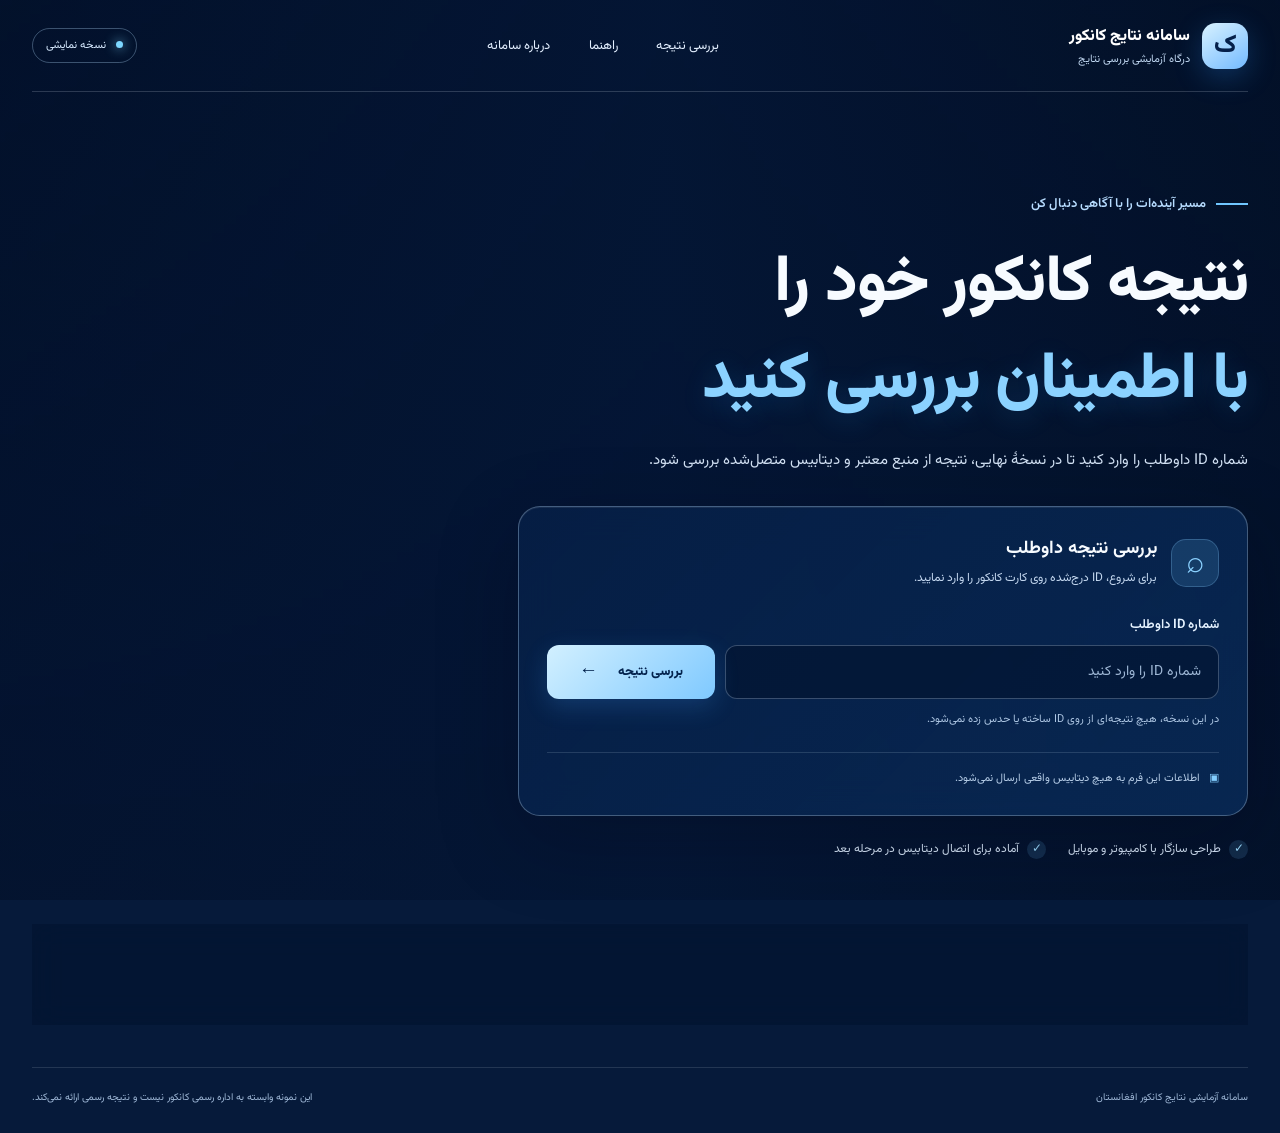
==== index.html @ 525981f5 "Add files via upload" ====
<!doctype html>
<html lang="fa" dir="rtl">
<head>
  <meta charset="utf-8">
  <meta name="viewport" content="width=device-width, initial-scale=1">
  <meta name="theme-color" content="#061a3a">
  <title>سامانه بررسی نتایج کانکور افغانستان</title>
  <link rel="stylesheet" href="style.css">
</head>
<body>
  <div class="hero-slides" aria-hidden="true">
    <div class="hero-slide slide-one active"></div>
    <div class="hero-slide slide-two"></div>
    <div class="hero-slide slide-three"></div>
  </div>
  <div class="page-shade"></div>

  <header class="site-header">
    <a class="brand" href="#" aria-label="صفحه اصلی">
      <span class="brand-mark">ک</span>
      <span class="brand-copy">
        <strong>سامانه نتایج کانکور</strong>
        <small>درگاه آزمایشی بررسی نتایج</small>
      </span>
    </a>
    <nav class="top-nav" aria-label="منوی اصلی">
      <a href="#check">بررسی نتیجه</a>
      <a href="#steps">راهنما</a>
      <a href="#about">درباره سامانه</a>
    </nav>
    <span class="demo-pill"><i></i> نسخه نمایشی</span>
  </header>

  <main>
    <section class="hero-content">
      <div class="eyebrow"><span class="eyebrow-line"></span> مسیر آینده‌ات را با آگاهی دنبال کن</div>
      <h1>نتیجه کانکور خود را<br><span>با اطمینان بررسی کنید</span></h1>
      <p class="intro">شماره ID داوطلب را وارد کنید تا در نسخهٔ نهایی، نتیجه از منبع معتبر و دیتابیس متصل‌شده بررسی شود.</p>

      <section class="search-card" id="check" aria-labelledby="form-title">
        <div class="card-heading">
          <div class="card-icon" aria-hidden="true">⌕</div>
          <div>
            <h2 id="form-title">بررسی نتیجه داوطلب</h2>
            <p>برای شروع، ID درج‌شده روی کارت کانکور را وارد نمایید.</p>
          </div>
        </div>
        <form id="result-form" novalidate>
          <label for="candidate-id">شماره ID داوطلب</label>
          <div class="input-row">
            <input id="candidate-id" name="candidate-id" type="text" inputmode="numeric"
              autocomplete="off" placeholder="شماره ID را وارد کنید" maxlength="30" aria-describedby="id-help">
            <button type="submit"><span>بررسی نتیجه</span><b aria-hidden="true">←</b></button>
          </div>
          <div id="id-help" class="field-help">در این نسخه، هیچ نتیجه‌ای از روی ID ساخته یا حدس زده نمی‌شود.</div>
          <div id="form-message" class="form-message" role="status" aria-live="polite" hidden></div>
        </form>
        <div class="card-foot"><span class="lock">▣</span> اطلاعات این فرم به هیچ دیتابیس واقعی ارسال نمی‌شود.</div>
      </section>

      <div class="quick-notes">
        <div><span class="note-check">✓</span><span>طراحی سازگار با کامپیوتر و موبایل</span></div>
        <div><span class="note-check">✓</span><span>آماده برای اتصال دیتابیس در مرحله بعد</span></div>
      </div>
    </section>

    <section class="info-strip" id="steps">
      <article class="info-item">
        <span class="info-number">۰۱</span>
        <div><h3>ID را وارد کنید</h3><p>شماره داوطلب را دقیق وارد نمایید.</p></div>
      </article>
      <article class="info-item">
        <span class="info-number">۰۲</span>
        <div><h3>اطلاعات بررسی می‌شود</h3><p>در نسخه نهایی، سیستم دیتابیس معتبر را جستجو می‌کند.</p></div>
      </article>
      <article class="info-item">
        <span class="info-number">۰۳</span>
        <div><h3>نتیجه نمایش داده می‌شود</h3><p>تنها اطلاعات ثبت‌شده و تأییدشده نمایش داده خواهد شد.</p></div>
      </article>
    </section>
  </main>

  <footer id="about">
    <span>سامانه آزمایشی نتایج کانکور افغانستان</span>
    <span>این نمونه وابسته به اداره رسمی کانکور نیست و نتیجه رسمی ارائه نمی‌کند.</span>
  </footer>
  <script src="script.js"></script>
</body>
</html>
---- style.css ----
@import url('https://fonts.googleapis.com/css2?family=Vazirmatn:wght@400;500;600;700;800&display=swap');

:root {
  --navy: #061a3a;
  --blue: #0a3472;
  --bright: #77c8ff;
  --white: #f7fbff;
  --muted: #d3e0f2;
  --panel: rgba(5, 23, 53, .76);
  --border: rgba(211, 231, 255, .22);
}
* { box-sizing: border-box; }
html { scroll-behavior: smooth; }
body {
  margin: 0; min-height: 100vh; color: var(--white);
  background: var(--navy); font-family: "Vazirmatn", Tahoma, sans-serif;
  overflow-x: hidden;
}
.hero-slides, .page-shade { position: fixed; inset: 0; pointer-events: none; }
.hero-slides { z-index: -3; background: #061a3a; }
.hero-slide {
  position: absolute; inset: 0; opacity: 0; transform: scale(1.035);
  background-position: center; background-size: cover;
  transition: opacity 1.8s ease-in-out, transform 8s ease;
}
.hero-slide.active { opacity: 1; transform: scale(1); }
.slide-one { background-image: url("https://helu.edu.af/sites/default/files/2026-07/block.jpg"); }
.slide-two { background-image: url("https://www.etilaatroz.com/wp-content/uploads/2025/09/Kabul-University.jpg"); }
.slide-three { background-image: url("https://tolonews.com/sites/default/files/7_14.jpg"); }
.page-shade {
  z-index: -2;
  background:
    linear-gradient(90deg, rgba(3, 17, 43, .72), rgba(4, 22, 53, .88) 52%, rgba(3, 16, 39, .76)),
    linear-gradient(180deg, rgba(2, 13, 33, .58), rgba(4, 24, 58, .85) 70%, #061a3a);
}
.site-header {
  width: min(1320px, calc(100% - 64px)); min-height: 92px; margin: auto;
  display: flex; align-items: center; justify-content: space-between; gap: 24px;
  border-bottom: 1px solid rgba(230, 243, 255, .18);
}
.brand { display: flex; align-items: center; gap: 12px; color: white; text-decoration: none; }
.brand-mark {
  display: grid; place-items: center; width: 46px; height: 46px; border-radius: 14px;
  font-size: 25px; font-weight: 800; color: #05204a; background: linear-gradient(145deg, #d8f2ff, #73baff);
  box-shadow: 0 8px 28px rgba(46, 151, 255, .25);
}
.brand-copy { display: grid; gap: 2px; }
.brand-copy strong { font-size: 16px; font-weight: 800; }
.brand-copy small { color: #bfd6f0; font-size: 11px; }
.top-nav { display: flex; align-items: center; gap: clamp(18px, 3vw, 42px); }
.top-nav a { color: #e3efff; font-size: 13px; text-decoration: none; transition: color .2s; }
.top-nav a:hover { color: #82d1ff; }
.demo-pill { border: 1px solid rgba(180, 221, 255, .32); border-radius: 999px; padding: 8px 13px; font-size: 11px; color: #d7eaff; white-space: nowrap; }
.demo-pill i { display: inline-block; width: 7px; height: 7px; margin-left: 7px; border-radius: 50%; background: #7dd7ff; box-shadow: 0 0 12px #7dd7ff; }
main { width: min(1320px, calc(100% - 64px)); margin: auto; }
.hero-content { width: min(760px, 100%); padding: clamp(66px, 8vw, 112px) 0 58px; }
.eyebrow { display: flex; align-items: center; gap: 10px; color: #b7dcff; font-size: 13px; font-weight: 600; }
.eyebrow-line { display: inline-block; width: 32px; height: 2px; background: #70c6ff; }
h1 { margin: 22px 0 16px; font-size: clamp(36px, 5.2vw, 65px); line-height: 1.48; letter-spacing: -.8px; font-weight: 800; }
h1 span { color: #8bd2ff; text-shadow: 0 5px 28px rgba(48, 158, 255, .2); }
.intro { max-width: 620px; color: #d2e1f4; font-size: 15px; line-height: 2.1; margin: 0 0 30px; }
.search-card {
  max-width: 730px; padding: 28px; border: 1px solid rgba(210, 235, 255, .3); border-radius: 22px;
  background: linear-gradient(135deg, rgba(6, 31, 70, .88), rgba(11, 49, 99, .68));
  backdrop-filter: blur(18px); -webkit-backdrop-filter: blur(18px);
  box-shadow: 0 24px 80px rgba(0, 7, 25, .28), inset 0 1px rgba(255,255,255,.08);
}
.card-heading { display: flex; gap: 14px; align-items: center; margin-bottom: 25px; }
.card-icon { display: grid; place-items: center; flex: 0 0 48px; height: 48px; border-radius: 15px; background: rgba(107, 192, 255, .15); border: 1px solid rgba(138, 208, 255, .25); font-size: 31px; color: #8bd2ff; }
.card-heading h2 { margin: 0 0 5px; font-size: 18px; }
.card-heading p { margin: 0; color: #c3d7ef; font-size: 12px; line-height: 1.8; }
label { display: block; margin-bottom: 10px; color: #e5f2ff; font-size: 13px; font-weight: 600; }
.input-row { display: flex; gap: 10px; }
input {
  flex: 1; min-width: 0; height: 54px; padding: 0 17px; color: white; font: inherit; font-size: 14px;
  border-radius: 12px; border: 1px solid rgba(203, 228, 255, .27); outline: none;
  background: rgba(1, 15, 39, .5); transition: border-color .2s, box-shadow .2s;
}
input::placeholder { color: #9eb7d5; }
input:focus { border-color: #80cbff; box-shadow: 0 0 0 3px rgba(96, 184, 255, .13); }
button {
  display: inline-flex; align-items: center; justify-content: center; gap: 20px; min-width: 168px; padding: 0 19px;
  border: 0; border-radius: 12px; color: #03224d; font: inherit; font-weight: 800; font-size: 13px; cursor: pointer;
  background: linear-gradient(135deg, #d2f0ff, #7fc9ff); box-shadow: 0 8px 25px rgba(64, 160, 255, .2);
  transition: transform .2s, filter .2s, box-shadow .2s;
}
button:hover { transform: translateY(-2px); filter: brightness(1.06); box-shadow: 0 12px 28px rgba(64, 160, 255, .3); }
button:active { transform: translateY(0); }
button b { font-size: 19px; font-weight: 500; }
.field-help { color: #adc6e3; font-size: 11px; margin-top: 11px; line-height: 1.8; }
.form-message { margin-top: 14px; padding: 12px 14px; border-radius: 10px; font-size: 12px; line-height: 1.9; color: #e5f5ff; background: rgba(69, 155, 220, .14); border: 1px solid rgba(125, 200, 255, .25); }
.card-foot { border-top: 1px solid rgba(217, 237, 255, .14); padding-top: 17px; margin-top: 22px; color: #b6cde7; font-size: 11px; }
.lock { margin-left: 6px; color: #83ceff; }
.quick-notes { display: flex; flex-wrap: wrap; gap: 22px; margin-top: 24px; color: #d8e8fa; font-size: 12px; }
.quick-notes > div { display: flex; align-items: center; gap: 8px; }
.note-check { display: grid; place-items: center; width: 19px; height: 19px; border-radius: 50%; color: #9cddff; background: rgba(110, 195, 255, .15); }
.info-strip {
  display: grid; grid-template-columns: repeat(3, 1fr); gap: 0; margin: 8px 0 42px;
  border: 1px solid rgba(202, 228, 255, .18); border-radius: 18px; overflow: hidden;
  background: rgba(3, 20, 48, .62); backdrop-filter: blur(14px);
}
.info-item { display: flex; align-items: flex-start; gap: 16px; padding: 24px; }
.info-item + .info-item { border-right: 1px solid rgba(202, 228, 255, .14); }
.info-number { color: #83ceff; font-size: 22px; font-weight: 800; }
.info-item h3 { margin: 2px 0 7px; font-size: 13px; }
.info-item p { margin: 0; color: #b7cce5; font-size: 11px; line-height: 1.9; }
footer {
  width: min(1320px, calc(100% - 64px)); margin: 0 auto; padding: 22px 0 28px;
  display: flex; justify-content: space-between; gap: 18px; color: #9fb8d7; font-size: 10px;
  border-top: 1px solid rgba(230, 243, 255, .13);
}
@media (min-width: 1500px) { .hero-content { padding-top: 125px; } }
@media (max-width: 760px) {
  .site-header, main, footer { width: min(100% - 32px, 600px); }
  .site-header { min-height: 76px; flex-wrap: wrap; padding: 13px 0; gap: 12px; }
  .brand-mark { width: 40px; height: 40px; }
  .brand-copy strong { font-size: 13px; }
  .brand-copy small { font-size: 10px; }
  .demo-pill { font-size: 10px; padding: 7px 10px; }
  .top-nav { order: 3; width: 100%; justify-content: space-between; gap: 10px; padding: 5px 0 2px; }
  .top-nav a { font-size: 11px; }
  .hero-content { padding: 58px 0 42px; }
  h1 { font-size: clamp(34px, 8.7vw, 48px); line-height: 1.55; }
  .intro { font-size: 13px; }
  .search-card { padding: 20px 16px; border-radius: 18px; }
  .card-heading h2 { font-size: 16px; }
  .card-heading p { font-size: 11px; }
  .input-row { flex-direction: column; }
  input, button { width: 100%; height: 52px; }
  button { justify-content: space-between; }
  .quick-notes { flex-direction: column; gap: 10px; }
  .info-strip { grid-template-columns: 1fr; }
  .info-item { padding: 18px; }
  .info-item + .info-item { border-right: 0; border-top: 1px solid rgba(202, 228, 255, .14); }
  footer { flex-direction: column; line-height: 1.8; }
  .page-shade { background: linear-gradient(90deg, rgba(3, 17, 43, .84), rgba(4, 22, 53, .88)), linear-gradient(180deg, rgba(2,13,33,.5), #061a3a); }
}
@media (prefers-reduced-motion: reduce) {
  *, *::before, *::after { scroll-behavior: auto !important; transition-duration: .01ms !important; animation-duration: .01ms !important; }
}
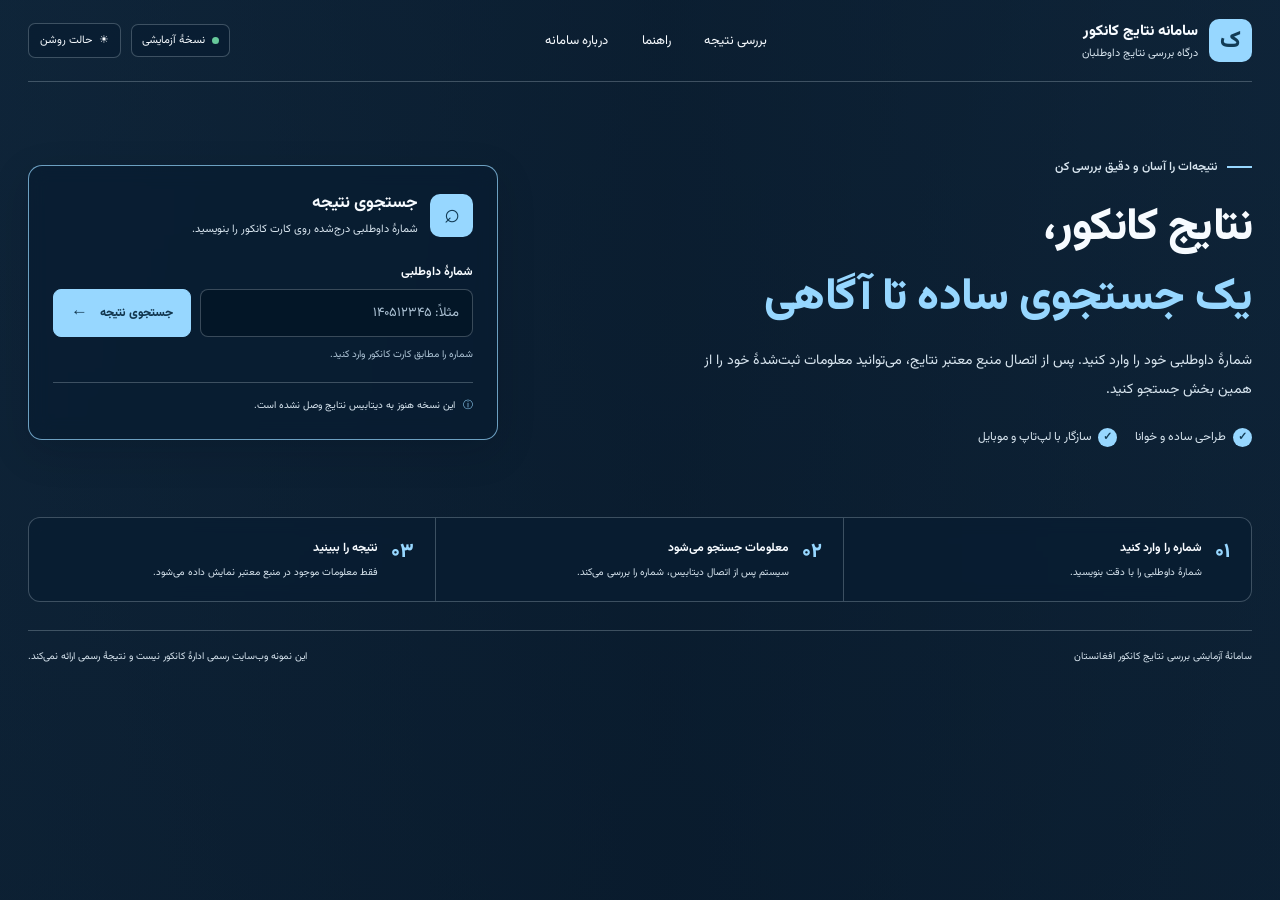
==== commit 2c76c60c: "Add files via upload" ====
--- a/index.html
+++ b/index.html
@@ -1,10 +1,13 @@
 <!doctype html>
-<html lang="fa" dir="rtl">
+<html lang="fa" dir="rtl" data-theme="dark">
 <head>
   <meta charset="utf-8">
   <meta name="viewport" content="width=device-width, initial-scale=1">
-  <meta name="theme-color" content="#061a3a">
+  <meta name="theme-color" content="#0b2340">
   <title>سامانه بررسی نتایج کانکور افغانستان</title>
+  <link rel="preconnect" href="https://fonts.googleapis.com">
+  <link rel="preconnect" href="https://fonts.gstatic.com" crossorigin>
+  <link href="https://fonts.googleapis.com/css2?family=Vazirmatn:wght@400;500;600;700;800&display=swap" rel="stylesheet">
   <link rel="stylesheet" href="style.css">
 </head>
 <body>
@@ -13,77 +16,57 @@
     <div class="hero-slide slide-two"></div>
     <div class="hero-slide slide-three"></div>
   </div>
-  <div class="page-shade"></div>
+  <div class="page-shade" aria-hidden="true"></div>
 
   <header class="site-header">
-    <a class="brand" href="#" aria-label="صفحه اصلی">
-      <span class="brand-mark">ک</span>
-      <span class="brand-copy">
-        <strong>سامانه نتایج کانکور</strong>
-        <small>درگاه آزمایشی بررسی نتایج</small>
-      </span>
+    <a class="brand" href="#top" aria-label="صفحه اصلی">
+      <span class="brand-mark" aria-hidden="true">ک</span>
+      <span class="brand-copy"><strong>سامانه نتایج کانکور</strong><small>درگاه بررسی نتایج داوطلبان</small></span>
     </a>
     <nav class="top-nav" aria-label="منوی اصلی">
-      <a href="#check">بررسی نتیجه</a>
-      <a href="#steps">راهنما</a>
-      <a href="#about">درباره سامانه</a>
+      <a href="#check">بررسی نتیجه</a><a href="#steps">راهنما</a><a href="#about">درباره سامانه</a>
     </nav>
-    <span class="demo-pill"><i></i> نسخه نمایشی</span>
+    <div class="header-actions">
+      <span class="demo-pill"><i></i> نسخهٔ آزمایشی</span>
+      <button class="theme-toggle" id="theme-toggle" type="button" aria-label="تغییر حالت روشن و تاریک" title="تغییر حالت روشن و تاریک"><span id="theme-icon" aria-hidden="true">☀</span><span id="theme-label">حالت روشن</span></button>
+    </div>
   </header>
 
-  <main>
-    <section class="hero-content">
-      <div class="eyebrow"><span class="eyebrow-line"></span> مسیر آینده‌ات را با آگاهی دنبال کن</div>
-      <h1>نتیجه کانکور خود را<br><span>با اطمینان بررسی کنید</span></h1>
-      <p class="intro">شماره ID داوطلب را وارد کنید تا در نسخهٔ نهایی، نتیجه از منبع معتبر و دیتابیس متصل‌شده بررسی شود.</p>
+  <main id="top">
+    <section class="hero-layout">
+      <div class="hero-content">
+        <div class="eyebrow"><span class="eyebrow-line"></span> نتیجه‌ات را آسان و دقیق بررسی کن</div>
+        <h1>نتایج کانکور،<br><span>یک جستجوی ساده تا آگاهی</span></h1>
+        <p class="intro">شمارهٔ داوطلبی خود را وارد کنید. پس از اتصال منبع معتبر نتایج، می‌توانید معلومات ثبت‌شدهٔ خود را از همین بخش جستجو کنید.</p>
+        <div class="trust-notes"><span><b aria-hidden="true">✓</b> طراحی ساده و خوانا</span><span><b aria-hidden="true">✓</b> سازگار با لپ‌تاپ و موبایل</span></div>
+      </div>
 
       <section class="search-card" id="check" aria-labelledby="form-title">
         <div class="card-heading">
           <div class="card-icon" aria-hidden="true">⌕</div>
-          <div>
-            <h2 id="form-title">بررسی نتیجه داوطلب</h2>
-            <p>برای شروع، ID درج‌شده روی کارت کانکور را وارد نمایید.</p>
-          </div>
+          <div><h2 id="form-title">جستجوی نتیجه</h2><p>شمارهٔ داوطلبی درج‌شده روی کارت کانکور را بنویسید.</p></div>
         </div>
         <form id="result-form" novalidate>
-          <label for="candidate-id">شماره ID داوطلب</label>
+          <label for="candidate-id">شمارهٔ داوطلبی</label>
           <div class="input-row">
-            <input id="candidate-id" name="candidate-id" type="text" inputmode="numeric"
-              autocomplete="off" placeholder="شماره ID را وارد کنید" maxlength="30" aria-describedby="id-help">
-            <button type="submit"><span>بررسی نتیجه</span><b aria-hidden="true">←</b></button>
+            <input id="candidate-id" name="candidate-id" type="text" inputmode="numeric" autocomplete="off" placeholder="مثلاً: ۱۴۰۵۱۲۳۴۵" maxlength="30" aria-describedby="id-help">
+            <button class="search-button" type="submit"><span>جستجوی نتیجه</span><b aria-hidden="true">←</b></button>
           </div>
-          <div id="id-help" class="field-help">در این نسخه، هیچ نتیجه‌ای از روی ID ساخته یا حدس زده نمی‌شود.</div>
+          <p id="id-help" class="field-help">شماره را مطابق کارت کانکور وارد کنید.</p>
           <div id="form-message" class="form-message" role="status" aria-live="polite" hidden></div>
         </form>
-        <div class="card-foot"><span class="lock">▣</span> اطلاعات این فرم به هیچ دیتابیس واقعی ارسال نمی‌شود.</div>
+        <div class="card-foot"><span class="lock" aria-hidden="true">ⓘ</span> این نسخه هنوز به دیتابیس نتایج وصل نشده است.</div>
       </section>
-
-      <div class="quick-notes">
-        <div><span class="note-check">✓</span><span>طراحی سازگار با کامپیوتر و موبایل</span></div>
-        <div><span class="note-check">✓</span><span>آماده برای اتصال دیتابیس در مرحله بعد</span></div>
-      </div>
     </section>
 
-    <section class="info-strip" id="steps">
-      <article class="info-item">
-        <span class="info-number">۰۱</span>
-        <div><h3>ID را وارد کنید</h3><p>شماره داوطلب را دقیق وارد نمایید.</p></div>
-      </article>
-      <article class="info-item">
-        <span class="info-number">۰۲</span>
-        <div><h3>اطلاعات بررسی می‌شود</h3><p>در نسخه نهایی، سیستم دیتابیس معتبر را جستجو می‌کند.</p></div>
-      </article>
-      <article class="info-item">
-        <span class="info-number">۰۳</span>
-        <div><h3>نتیجه نمایش داده می‌شود</h3><p>تنها اطلاعات ثبت‌شده و تأییدشده نمایش داده خواهد شد.</p></div>
-      </article>
+    <section class="info-strip" id="steps" aria-label="مراحل بررسی نتیجه">
+      <article class="info-item"><span class="info-number">۰۱</span><div><h3>شماره را وارد کنید</h3><p>شمارهٔ داوطلبی را با دقت بنویسید.</p></div></article>
+      <article class="info-item"><span class="info-number">۰۲</span><div><h3>معلومات جستجو می‌شود</h3><p>سیستم پس از اتصال دیتابیس، شماره را بررسی می‌کند.</p></div></article>
+      <article class="info-item"><span class="info-number">۰۳</span><div><h3>نتیجه را ببینید</h3><p>فقط معلومات موجود در منبع معتبر نمایش داده می‌شود.</p></div></article>
     </section>
   </main>
 
-  <footer id="about">
-    <span>سامانه آزمایشی نتایج کانکور افغانستان</span>
-    <span>این نمونه وابسته به اداره رسمی کانکور نیست و نتیجه رسمی ارائه نمی‌کند.</span>
-  </footer>
+  <footer id="about"><span>سامانهٔ آزمایشی بررسی نتایج کانکور افغانستان</span><span>این نمونه وب‌سایت رسمی ادارهٔ کانکور نیست و نتیجهٔ رسمی ارائه نمی‌کند.</span></footer>
   <script src="script.js"></script>
 </body>
 </html>
--- a/style.css
+++ b/style.css
@@ -1,140 +1,132 @@
-@import url('https://fonts.googleapis.com/css2?family=Vazirmatn:wght@400;500;600;700;800&display=swap');
-
 :root {
-  --navy: #061a3a;
-  --blue: #0a3472;
-  --bright: #77c8ff;
-  --white: #f7fbff;
-  --muted: #d3e0f2;
-  --panel: rgba(5, 23, 53, .76);
-  --border: rgba(211, 231, 255, .22);
+  color-scheme: dark;
+  --accent: #97D7FF;
+  --accent-ink: #123b55;
+  --page: #0b2340;
+  --text: #f7fbff;
+  --muted: #d8e5ef;
+  --soft: #afc5d7;
+  --panel: rgba(8, 29, 49, .78);
+  --panel-solid: #102f4a;
+  --line: rgba(225, 240, 250, .24);
+  --input: rgba(4, 20, 36, .68);
+  --shade-left: rgba(4, 19, 35, .34);
+  --shade-mid: rgba(4, 19, 35, .59);
+  --shade-right: rgba(4, 19, 35, .37);
+}
+html[data-theme="light"] {
+  color-scheme: light;
+  --page: #eaf5fc;
+  --text: #173249;
+  --muted: #29485e;
+  --soft: #49677b;
+  --panel: rgba(247, 252, 255, .91);
+  --panel-solid: #f7fcff;
+  --line: rgba(23, 63, 88, .18);
+  --input: rgba(255, 255, 255, .94);
+  --shade-left: rgba(230, 243, 251, .39);
+  --shade-mid: rgba(232, 244, 251, .58);
+  --shade-right: rgba(230, 243, 251, .42);
 }
 * { box-sizing: border-box; }
 html { scroll-behavior: smooth; }
 body {
-  margin: 0; min-height: 100vh; color: var(--white);
-  background: var(--navy); font-family: "Vazirmatn", Tahoma, sans-serif;
-  overflow-x: hidden;
+  position: relative; isolation: isolate; margin: 0; min-height: 100vh; overflow-x: hidden;
+  color: var(--text); background: var(--page); font-family: "Vazirmatn", Tahoma, sans-serif;
+  transition: color .25s, background-color .25s;
 }
 .hero-slides, .page-shade { position: fixed; inset: 0; pointer-events: none; }
-.hero-slides { z-index: -3; background: #061a3a; }
-.hero-slide {
-  position: absolute; inset: 0; opacity: 0; transform: scale(1.035);
-  background-position: center; background-size: cover;
-  transition: opacity 1.8s ease-in-out, transform 8s ease;
-}
+.hero-slides { z-index: -3; background: #17324a; }
+.hero-slide { position: absolute; inset: 0; opacity: 0; transform: scale(1.015); background-position: center; background-size: cover; transition: opacity 2s ease, transform 8s ease; }
 .hero-slide.active { opacity: 1; transform: scale(1); }
 .slide-one { background-image: url("https://helu.edu.af/sites/default/files/2026-07/block.jpg"); }
 .slide-two { background-image: url("https://www.etilaatroz.com/wp-content/uploads/2025/09/Kabul-University.jpg"); }
 .slide-three { background-image: url("https://tolonews.com/sites/default/files/7_14.jpg"); }
-.page-shade {
-  z-index: -2;
-  background:
-    linear-gradient(90deg, rgba(3, 17, 43, .72), rgba(4, 22, 53, .88) 52%, rgba(3, 16, 39, .76)),
-    linear-gradient(180deg, rgba(2, 13, 33, .58), rgba(4, 24, 58, .85) 70%, #061a3a);
+.page-shade { z-index: -2; background: linear-gradient(90deg, var(--shade-left), var(--shade-mid) 52%, var(--shade-right)), linear-gradient(180deg, rgba(5, 18, 32, .13), rgba(5, 18, 32, .34)); transition: background .25s; }
+html[data-theme="light"] .page-shade { background: linear-gradient(90deg, var(--shade-left), var(--shade-mid) 52%, var(--shade-right)), linear-gradient(180deg, rgba(246, 251, 255, .1), rgba(233, 245, 252, .28)); }
+.site-header, main, footer { width: min(1240px, calc(100% - 56px)); margin-inline: auto; }
+.site-header { min-height: 82px; display: flex; align-items: center; justify-content: space-between; gap: 24px; border-bottom: 1px solid var(--line); }
+.brand { display: flex; align-items: center; gap: 11px; color: var(--text); text-decoration: none; flex-shrink: 0; }
+.brand-mark { display: grid; place-items: center; width: 43px; height: 43px; border-radius: 10px; font-size: 23px; font-weight: 800; color: var(--accent-ink); background: var(--accent); }
+.brand-copy { display: grid; gap: 2px; }
+.brand-copy strong { font-size: 15px; font-weight: 800; }
+.brand-copy small { color: var(--muted); font-size: 11px; }
+.top-nav { display: flex; align-items: center; gap: clamp(16px, 2.6vw, 34px); }
+.top-nav a { color: var(--text); font-size: 13px; text-decoration: none; transition: color .2s; }
+.top-nav a:hover { color: var(--accent); }
+.header-actions { display: flex; align-items: center; gap: 10px; }
+.demo-pill { display: inline-flex; align-items: center; gap: 7px; border: 1px solid var(--line); border-radius: 7px; padding: 7px 10px; font-size: 11px; color: var(--text); white-space: nowrap; background: var(--panel); }
+.demo-pill i { width: 7px; height: 7px; border-radius: 50%; background: #67c99b; }
+.theme-toggle { display: inline-flex; align-items: center; justify-content: center; gap: 7px; min-height: 35px; padding: 0 11px; border: 1px solid var(--line); border-radius: 7px; background: var(--panel); color: var(--text); font: inherit; font-size: 11px; cursor: pointer; }
+.theme-toggle:hover { border-color: var(--accent); }
+.hero-layout { min-height: 435px; display: grid; grid-template-columns: minmax(0, 1fr) minmax(390px, 470px); align-items: center; gap: clamp(34px, 6vw, 88px); padding: 48px 0 42px; }
+.hero-content { max-width: 640px; }
+.eyebrow { display: flex; align-items: center; gap: 9px; color: var(--muted); font-size: 12px; font-weight: 600; }
+.eyebrow-line { width: 25px; height: 2px; background: var(--accent); }
+h1 { margin: 18px 0 14px; font-size: clamp(32px, 3.5vw, 48px); line-height: 1.55; letter-spacing: -.5px; font-weight: 800; }
+h1 span { color: var(--accent); }
+html[data-theme="light"] h1 span { color: #175e86; }
+.intro { max-width: 570px; margin: 0 0 22px; color: var(--muted); font-size: 14px; line-height: 2.1; }
+.trust-notes { display: flex; flex-wrap: wrap; gap: 18px; color: var(--muted); font-size: 12px; }
+.trust-notes span { display: inline-flex; align-items: center; gap: 7px; }
+.trust-notes b { display: inline-grid; place-items: center; width: 19px; height: 19px; border-radius: 50%; background: var(--accent); color: var(--accent-ink); font-size: 11px; }
+.search-card { width: 100%; padding: 24px; border: 1px solid rgba(151, 215, 255, .7); border-radius: 14px; background: var(--panel); box-shadow: 0 12px 38px rgba(0, 12, 25, .16); backdrop-filter: blur(10px); -webkit-backdrop-filter: blur(10px); }
+.card-heading { display: flex; gap: 12px; align-items: center; margin-bottom: 22px; }
+.card-icon { display: grid; place-items: center; flex: 0 0 43px; height: 43px; border-radius: 10px; background: var(--accent); color: var(--accent-ink); font-size: 27px; }
+.card-heading h2 { margin: 0 0 4px; font-size: 17px; }
+.card-heading p { margin: 0; color: var(--muted); font-size: 11px; line-height: 1.9; }
+label { display: block; margin-bottom: 8px; color: var(--text); font-size: 12px; font-weight: 700; }
+.input-row { display: flex; gap: 9px; }
+input { flex: 1; min-width: 0; height: 48px; padding: 0 13px; border: 1px solid var(--line); border-radius: 8px; outline: none; background: var(--input); color: var(--text); font: inherit; font-size: 13px; }
+input::placeholder { color: var(--soft); }
+input:focus { border-color: #58b8ef; box-shadow: 0 0 0 3px rgba(151, 215, 255, .2); }
+.search-button { display: inline-flex; align-items: center; justify-content: center; gap: 12px; min-width: 138px; padding: 0 14px; border: 1px solid #97D7FF; border-radius: 8px; background: #97D7FF; color: #12364e; font: inherit; font-weight: 800; font-size: 12px; cursor: pointer; transition: filter .2s, transform .2s; }
+.search-button:hover { filter: brightness(1.04); transform: translateY(-1px); }
+.search-button b { font-size: 17px; font-weight: 500; }
+.field-help { margin: 9px 0 0; color: var(--soft); font-size: 10px; line-height: 1.8; }
+.form-message { margin-top: 12px; padding: 10px 12px; border-radius: 8px; color: var(--text); background: rgba(151, 215, 255, .17); border: 1px solid rgba(151, 215, 255, .55); font-size: 11px; line-height: 1.9; }
+.card-foot { border-top: 1px solid var(--line); padding-top: 14px; margin-top: 18px; color: var(--muted); font-size: 10px; line-height: 1.8; }
+.lock { margin-left: 5px; color: var(--accent); }
+.info-strip { display: grid; grid-template-columns: repeat(3, minmax(0, 1fr)); margin: 0 0 28px; border: 1px solid var(--line); border-radius: 12px; overflow: hidden; background: var(--panel); backdrop-filter: blur(8px); -webkit-backdrop-filter: blur(8px); }
+.info-item { display: flex; align-items: flex-start; gap: 13px; padding: 19px 21px; }
+.info-item + .info-item { border-right: 1px solid var(--line); }
+.info-number { color: var(--accent); font-size: 20px; font-weight: 800; line-height: 1.5; }
+html[data-theme="light"] .info-number { color: #175e86; }
+.info-item h3 { margin: 2px 0 6px; font-size: 12px; }
+.info-item p { margin: 0; color: var(--muted); font-size: 10px; line-height: 1.9; }
+footer { display: flex; justify-content: space-between; gap: 16px; padding: 17px 0 23px; color: var(--muted); font-size: 10px; line-height: 1.8; border-top: 1px solid var(--line); }
+@media (min-width: 1400px) { .hero-layout { min-height: 475px; } }
+@media (max-width: 900px) {
+  .site-header, main, footer { width: min(100% - 36px, 680px); }
+  .site-header { min-height: 74px; flex-wrap: wrap; padding: 12px 0; gap: 12px; }
+  .top-nav { order: 3; width: 100%; justify-content: space-between; padding: 4px 0 1px; }
+  .top-nav a { font-size: 12px; }
+  .hero-layout { grid-template-columns: 1fr; gap: 25px; padding: 38px 0 28px; min-height: auto; }
+  .hero-content { max-width: none; }
+  h1 { font-size: clamp(31px, 6vw, 43px); }
+  .search-card { max-width: 100%; }
+  .info-strip { margin-bottom: 24px; }
 }
-.site-header {
-  width: min(1320px, calc(100% - 64px)); min-height: 92px; margin: auto;
-  display: flex; align-items: center; justify-content: space-between; gap: 24px;
-  border-bottom: 1px solid rgba(230, 243, 255, .18);
-}
-.brand { display: flex; align-items: center; gap: 12px; color: white; text-decoration: none; }
-.brand-mark {
-  display: grid; place-items: center; width: 46px; height: 46px; border-radius: 14px;
-  font-size: 25px; font-weight: 800; color: #05204a; background: linear-gradient(145deg, #d8f2ff, #73baff);
-  box-shadow: 0 8px 28px rgba(46, 151, 255, .25);
-}
-.brand-copy { display: grid; gap: 2px; }
-.brand-copy strong { font-size: 16px; font-weight: 800; }
-.brand-copy small { color: #bfd6f0; font-size: 11px; }
-.top-nav { display: flex; align-items: center; gap: clamp(18px, 3vw, 42px); }
-.top-nav a { color: #e3efff; font-size: 13px; text-decoration: none; transition: color .2s; }
-.top-nav a:hover { color: #82d1ff; }
-.demo-pill { border: 1px solid rgba(180, 221, 255, .32); border-radius: 999px; padding: 8px 13px; font-size: 11px; color: #d7eaff; white-space: nowrap; }
-.demo-pill i { display: inline-block; width: 7px; height: 7px; margin-left: 7px; border-radius: 50%; background: #7dd7ff; box-shadow: 0 0 12px #7dd7ff; }
-main { width: min(1320px, calc(100% - 64px)); margin: auto; }
-.hero-content { width: min(760px, 100%); padding: clamp(66px, 8vw, 112px) 0 58px; }
-.eyebrow { display: flex; align-items: center; gap: 10px; color: #b7dcff; font-size: 13px; font-weight: 600; }
-.eyebrow-line { display: inline-block; width: 32px; height: 2px; background: #70c6ff; }
-h1 { margin: 22px 0 16px; font-size: clamp(36px, 5.2vw, 65px); line-height: 1.48; letter-spacing: -.8px; font-weight: 800; }
-h1 span { color: #8bd2ff; text-shadow: 0 5px 28px rgba(48, 158, 255, .2); }
-.intro { max-width: 620px; color: #d2e1f4; font-size: 15px; line-height: 2.1; margin: 0 0 30px; }
-.search-card {
-  max-width: 730px; padding: 28px; border: 1px solid rgba(210, 235, 255, .3); border-radius: 22px;
-  background: linear-gradient(135deg, rgba(6, 31, 70, .88), rgba(11, 49, 99, .68));
-  backdrop-filter: blur(18px); -webkit-backdrop-filter: blur(18px);
-  box-shadow: 0 24px 80px rgba(0, 7, 25, .28), inset 0 1px rgba(255,255,255,.08);
-}
-.card-heading { display: flex; gap: 14px; align-items: center; margin-bottom: 25px; }
-.card-icon { display: grid; place-items: center; flex: 0 0 48px; height: 48px; border-radius: 15px; background: rgba(107, 192, 255, .15); border: 1px solid rgba(138, 208, 255, .25); font-size: 31px; color: #8bd2ff; }
-.card-heading h2 { margin: 0 0 5px; font-size: 18px; }
-.card-heading p { margin: 0; color: #c3d7ef; font-size: 12px; line-height: 1.8; }
-label { display: block; margin-bottom: 10px; color: #e5f2ff; font-size: 13px; font-weight: 600; }
-.input-row { display: flex; gap: 10px; }
-input {
-  flex: 1; min-width: 0; height: 54px; padding: 0 17px; color: white; font: inherit; font-size: 14px;
-  border-radius: 12px; border: 1px solid rgba(203, 228, 255, .27); outline: none;
-  background: rgba(1, 15, 39, .5); transition: border-color .2s, box-shadow .2s;
-}
-input::placeholder { color: #9eb7d5; }
-input:focus { border-color: #80cbff; box-shadow: 0 0 0 3px rgba(96, 184, 255, .13); }
-button {
-  display: inline-flex; align-items: center; justify-content: center; gap: 20px; min-width: 168px; padding: 0 19px;
-  border: 0; border-radius: 12px; color: #03224d; font: inherit; font-weight: 800; font-size: 13px; cursor: pointer;
-  background: linear-gradient(135deg, #d2f0ff, #7fc9ff); box-shadow: 0 8px 25px rgba(64, 160, 255, .2);
-  transition: transform .2s, filter .2s, box-shadow .2s;
-}
-button:hover { transform: translateY(-2px); filter: brightness(1.06); box-shadow: 0 12px 28px rgba(64, 160, 255, .3); }
-button:active { transform: translateY(0); }
-button b { font-size: 19px; font-weight: 500; }
-.field-help { color: #adc6e3; font-size: 11px; margin-top: 11px; line-height: 1.8; }
-.form-message { margin-top: 14px; padding: 12px 14px; border-radius: 10px; font-size: 12px; line-height: 1.9; color: #e5f5ff; background: rgba(69, 155, 220, .14); border: 1px solid rgba(125, 200, 255, .25); }
-.card-foot { border-top: 1px solid rgba(217, 237, 255, .14); padding-top: 17px; margin-top: 22px; color: #b6cde7; font-size: 11px; }
-.lock { margin-left: 6px; color: #83ceff; }
-.quick-notes { display: flex; flex-wrap: wrap; gap: 22px; margin-top: 24px; color: #d8e8fa; font-size: 12px; }
-.quick-notes > div { display: flex; align-items: center; gap: 8px; }
-.note-check { display: grid; place-items: center; width: 19px; height: 19px; border-radius: 50%; color: #9cddff; background: rgba(110, 195, 255, .15); }
-.info-strip {
-  display: grid; grid-template-columns: repeat(3, 1fr); gap: 0; margin: 8px 0 42px;
-  border: 1px solid rgba(202, 228, 255, .18); border-radius: 18px; overflow: hidden;
-  background: rgba(3, 20, 48, .62); backdrop-filter: blur(14px);
-}
-.info-item { display: flex; align-items: flex-start; gap: 16px; padding: 24px; }
-.info-item + .info-item { border-right: 1px solid rgba(202, 228, 255, .14); }
-.info-number { color: #83ceff; font-size: 22px; font-weight: 800; }
-.info-item h3 { margin: 2px 0 7px; font-size: 13px; }
-.info-item p { margin: 0; color: #b7cce5; font-size: 11px; line-height: 1.9; }
-footer {
-  width: min(1320px, calc(100% - 64px)); margin: 0 auto; padding: 22px 0 28px;
-  display: flex; justify-content: space-between; gap: 18px; color: #9fb8d7; font-size: 10px;
-  border-top: 1px solid rgba(230, 243, 255, .13);
-}
-@media (min-width: 1500px) { .hero-content { padding-top: 125px; } }
-@media (max-width: 760px) {
-  .site-header, main, footer { width: min(100% - 32px, 600px); }
-  .site-header { min-height: 76px; flex-wrap: wrap; padding: 13px 0; gap: 12px; }
-  .brand-mark { width: 40px; height: 40px; }
+@media (max-width: 580px) {
+  .site-header, main, footer { width: calc(100% - 28px); }
+  .brand-mark { width: 39px; height: 39px; }
   .brand-copy strong { font-size: 13px; }
   .brand-copy small { font-size: 10px; }
-  .demo-pill { font-size: 10px; padding: 7px 10px; }
-  .top-nav { order: 3; width: 100%; justify-content: space-between; gap: 10px; padding: 5px 0 2px; }
-  .top-nav a { font-size: 11px; }
-  .hero-content { padding: 58px 0 42px; }
-  h1 { font-size: clamp(34px, 8.7vw, 48px); line-height: 1.55; }
-  .intro { font-size: 13px; }
-  .search-card { padding: 20px 16px; border-radius: 18px; }
-  .card-heading h2 { font-size: 16px; }
-  .card-heading p { font-size: 11px; }
+  .header-actions { margin-right: auto; }
+  .demo-pill { display: none; }
+  .theme-toggle { font-size: 10px; padding: 0 8px; }
+  .hero-layout { padding-top: 30px; }
+  h1 { font-size: 31px; line-height: 1.6; }
+  .intro { font-size: 12px; }
+  .search-card { padding: 18px 15px; }
+  .card-heading h2 { font-size: 15px; }
   .input-row { flex-direction: column; }
-  input, button { width: 100%; height: 52px; }
-  button { justify-content: space-between; }
-  .quick-notes { flex-direction: column; gap: 10px; }
+  input, .search-button { width: 100%; min-height: 48px; }
   .info-strip { grid-template-columns: 1fr; }
-  .info-item { padding: 18px; }
-  .info-item + .info-item { border-right: 0; border-top: 1px solid rgba(202, 228, 255, .14); }
-  footer { flex-direction: column; line-height: 1.8; }
-  .page-shade { background: linear-gradient(90deg, rgba(3, 17, 43, .84), rgba(4, 22, 53, .88)), linear-gradient(180deg, rgba(2,13,33,.5), #061a3a); }
+  .info-item { padding: 15px 17px; }
+  .info-item + .info-item { border-right: 0; border-top: 1px solid var(--line); }
+  footer { flex-direction: column; gap: 5px; }
+  .page-shade { background: linear-gradient(90deg, rgba(4, 19, 35, .45), rgba(4, 19, 35, .55)), linear-gradient(180deg, rgba(5, 18, 32, .1), rgba(5, 18, 32, .35)); }
+  html[data-theme="light"] .page-shade { background: linear-gradient(90deg, rgba(230, 243, 251, .45), rgba(232, 244, 251, .58)), linear-gradient(180deg, rgba(246, 251, 255, .1), rgba(233, 245, 252, .28)); }
 }
-@media (prefers-reduced-motion: reduce) {
-  *, *::before, *::after { scroll-behavior: auto !important; transition-duration: .01ms !important; animation-duration: .01ms !important; }
-}
+@media (prefers-reduced-motion: reduce) { *, *::before, *::after { scroll-behavior: auto !important; transition-duration: .01ms !important; animation-duration: .01ms !important; } }
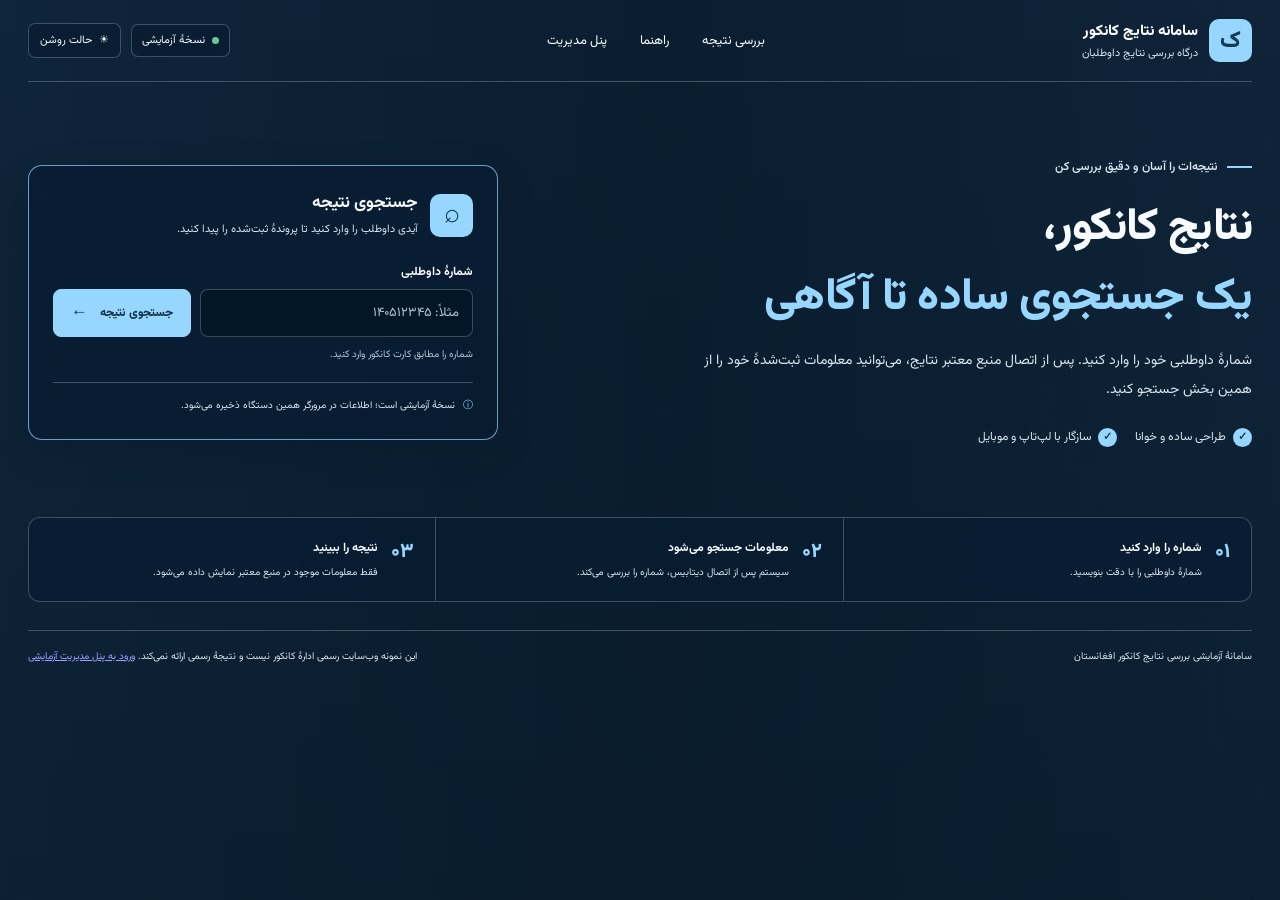
==== commit 4567f7c1: "Add files via upload" ====
--- a/index.html
+++ b/index.html
@@ -24,7 +24,7 @@
       <span class="brand-copy"><strong>سامانه نتایج کانکور</strong><small>درگاه بررسی نتایج داوطلبان</small></span>
     </a>
     <nav class="top-nav" aria-label="منوی اصلی">
-      <a href="#check">بررسی نتیجه</a><a href="#steps">راهنما</a><a href="#about">درباره سامانه</a>
+      <a href="#check">بررسی نتیجه</a><a href="#steps">راهنما</a><a href="admin.html">پنل مدیریت</a>
     </nav>
     <div class="header-actions">
       <span class="demo-pill"><i></i> نسخهٔ آزمایشی</span>
@@ -44,7 +44,7 @@
       <section class="search-card" id="check" aria-labelledby="form-title">
         <div class="card-heading">
           <div class="card-icon" aria-hidden="true">⌕</div>
-          <div><h2 id="form-title">جستجوی نتیجه</h2><p>شمارهٔ داوطلبی درج‌شده روی کارت کانکور را بنویسید.</p></div>
+          <div><h2 id="form-title">جستجوی نتیجه</h2><p>آیدی داوطلب را وارد کنید تا پروندهٔ ثبت‌شده را پیدا کنید.</p></div>
         </div>
         <form id="result-form" novalidate>
           <label for="candidate-id">شمارهٔ داوطلبی</label>
@@ -54,8 +54,10 @@
           </div>
           <p id="id-help" class="field-help">شماره را مطابق کارت کانکور وارد کنید.</p>
           <div id="form-message" class="form-message" role="status" aria-live="polite" hidden></div>
+          <div id="search-result" class="search-result" hidden></div>
+          <section id="candidate-details" class="candidate-details" hidden aria-live="polite"></section>
         </form>
-        <div class="card-foot"><span class="lock" aria-hidden="true">ⓘ</span> این نسخه هنوز به دیتابیس نتایج وصل نشده است.</div>
+        <div class="card-foot"><span class="lock" aria-hidden="true">ⓘ</span> نسخهٔ آزمایشی است؛ اطلاعات در مرورگر همین دستگاه ذخیره می‌شود.</div>
       </section>
     </section>
 
@@ -66,7 +68,7 @@
     </section>
   </main>
 
-  <footer id="about"><span>سامانهٔ آزمایشی بررسی نتایج کانکور افغانستان</span><span>این نمونه وب‌سایت رسمی ادارهٔ کانکور نیست و نتیجهٔ رسمی ارائه نمی‌کند.</span></footer>
+  <footer id="about"><span>سامانهٔ آزمایشی بررسی نتایج کانکور افغانستان</span><span>این نمونه وب‌سایت رسمی ادارهٔ کانکور نیست و نتیجهٔ رسمی ارائه نمی‌کند. <a href="admin.html">ورود به پنل مدیریت آزمایشی</a></span></footer>
   <script src="script.js"></script>
 </body>
 </html>
--- a/style.css
+++ b/style.css
@@ -130,3 +130,49 @@
   html[data-theme="light"] .page-shade { background: linear-gradient(90deg, rgba(230, 243, 251, .45), rgba(232, 244, 251, .58)), linear-gradient(180deg, rgba(246, 251, 255, .1), rgba(233, 245, 252, .28)); }
 }
 @media (prefers-reduced-motion: reduce) { *, *::before, *::after { scroll-behavior: auto !important; transition-duration: .01ms !important; animation-duration: .01ms !important; } }
+
+
+/* پروندهٔ نتیجه و جزئیات داوطلب */
+.search-result { margin-top: 12px; }
+.result-record { display: flex; width: 100%; flex-direction: column; align-items: flex-start; gap: 6px; padding: 14px; text-align: right; color: var(--text); background: var(--panel-solid); border: 1px solid var(--line); border-radius: 9px; font: inherit; cursor: pointer; }
+.result-record:hover { border-color: #97D7FF; }
+.result-record strong { font-size: 13px; }
+.result-record span { color: var(--muted); font-size: 11px; }
+.result-record .record-arrow { color: var(--accent); font-weight: 700; }
+.candidate-details { margin-top: 14px; padding: 16px; border: 1px solid var(--line); border-radius: 10px; background: var(--panel); }
+.candidate-details h3 { margin: 0 0 13px; font-size: 15px; }
+.details-grid { display: grid; grid-template-columns: repeat(2, minmax(0, 1fr)); gap: 9px; }
+.detail-item { min-width: 0; padding: 10px; border: 1px solid var(--line); border-radius: 7px; background: var(--panel-solid); }
+.detail-label { display: block; margin-bottom: 5px; color: var(--muted); font-size: 10px; }
+.detail-item strong { display: block; overflow-wrap: anywhere; color: var(--text); font-size: 12px; font-weight: 700; }
+.admin-main { padding: 28px 0 44px; }
+.admin-intro { margin-bottom: 22px; }
+.admin-intro h1 { font-size: clamp(27px, 3vw, 38px); margin: 10px 0; }
+.admin-intro p { max-width: 760px; color: var(--muted); font-size: 13px; line-height: 2; }
+.admin-layout { display: grid; grid-template-columns: minmax(0, 1.1fr) minmax(300px, .9fr); gap: 18px; align-items: start; }
+.admin-card { padding: 22px; border: 1px solid var(--line); border-radius: 12px; background: var(--panel); backdrop-filter: blur(8px); }
+.admin-card h2 { margin: 0 0 7px; font-size: 17px; }
+.admin-card .subcopy { margin: 0 0 18px; color: var(--muted); font-size: 11px; line-height: 1.9; }
+.admin-form-grid { display: grid; grid-template-columns: repeat(2, minmax(0, 1fr)); gap: 13px; }
+.admin-field { min-width: 0; }
+.admin-field.full { grid-column: 1 / -1; }
+.admin-field label { margin-bottom: 6px; }
+.admin-field input, .admin-field select, .admin-field textarea { width: 100%; min-width: 0; min-height: 43px; height: auto; padding: 10px 12px; border: 1px solid var(--line); border-radius: 7px; background: var(--input); color: var(--text); font: inherit; font-size: 12px; }
+.admin-field textarea { min-height: 82px; resize: vertical; }
+.admin-actions { display: flex; flex-wrap: wrap; gap: 9px; margin-top: 17px; }
+.admin-button { min-height: 42px; padding: 0 15px; border: 1px solid #97D7FF; border-radius: 7px; background: #97D7FF; color: #12364e; font: inherit; font-size: 12px; font-weight: 800; cursor: pointer; }
+.admin-button.secondary { background: transparent; color: var(--text); border-color: var(--line); }
+.admin-button.danger { background: transparent; color: #d84d4d; border-color: rgba(216,77,77,.5); }
+.admin-message { margin-top: 12px; padding: 10px 12px; border-radius: 7px; background: rgba(151,215,255,.16); border: 1px solid rgba(151,215,255,.45); color: var(--text); font-size: 12px; line-height: 1.9; }
+.admin-list { display: grid; gap: 9px; margin-top: 15px; }
+.admin-list-item { display: flex; align-items: center; justify-content: space-between; gap: 10px; padding: 12px; border: 1px solid var(--line); border-radius: 8px; background: var(--panel-solid); }
+.admin-list-item .candidate-summary { display: grid; gap: 4px; min-width: 0; }
+.admin-list-item strong { font-size: 12px; overflow-wrap: anywhere; }
+.admin-list-item small { color: var(--muted); font-size: 10px; }
+.admin-list-item button { min-height: 32px; padding: 0 10px; border-radius: 6px; font: inherit; font-size: 11px; cursor: pointer; }
+.admin-list-item .edit-button { color: var(--accent-ink); background: var(--accent); border: 1px solid var(--accent); }
+.admin-list-item .delete-button { color: #d84d4d; background: transparent; border: 1px solid rgba(216,77,77,.5); }
+.admin-warning { margin-top: 18px; padding: 12px; border-radius: 8px; border: 1px solid rgba(216,150,40,.4); color: var(--muted); background: rgba(216,150,40,.09); font-size: 11px; line-height: 1.9; }
+.site-header .admin-link { color: var(--text); text-decoration: none; font-size: 12px; }
+@media (max-width: 900px) { .admin-layout { grid-template-columns: 1fr; } }
+@media (max-width: 580px) { .details-grid, .admin-form-grid { grid-template-columns: 1fr; } .admin-field.full { grid-column: auto; } .admin-card { padding: 16px; } .admin-list-item { align-items: flex-start; } }
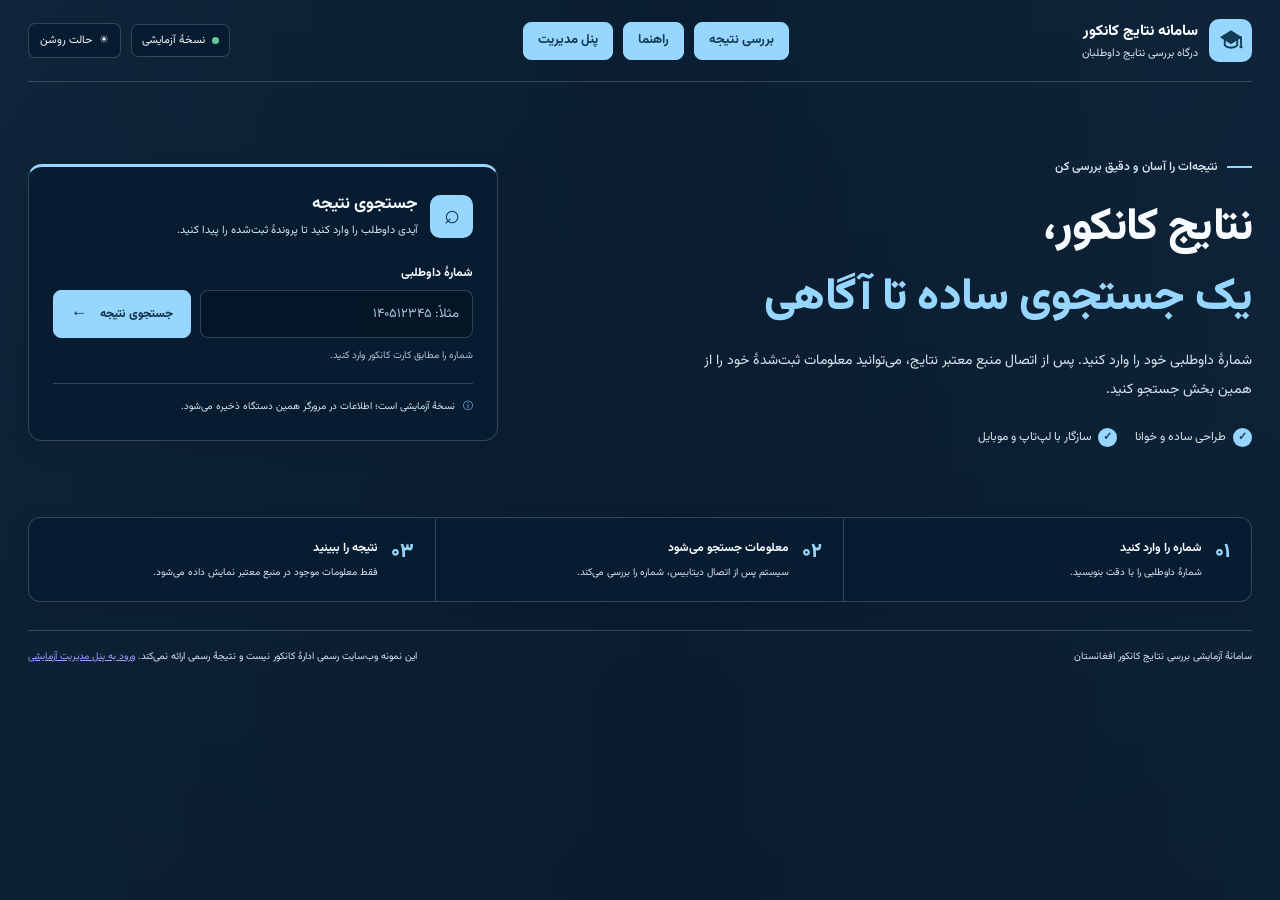
==== commit ac83dbe2: "Update index.html" ====
--- a/index.html
+++ b/index.html
@@ -20,7 +20,21 @@
 
   <header class="site-header">
     <a class="brand" href="#top" aria-label="صفحه اصلی">
-      <span class="brand-mark" aria-hidden="true">ک</span>
+      <div class="brand-mark">
+  <svg viewBox="0 0 48 48" width="30" height="30"
+       fill="none" xmlns="http://www.w3.org/2000/svg"
+       aria-label="لوگوی کانکور">
+    <path d="M8 18 24 8 40 18 24 28 8 18Z"
+          fill="#123b55" stroke="#123b55"
+          stroke-width="2" stroke-linejoin="round"/>
+    <path d="M14 23V31C19 36 29 36 34 31V23"
+          stroke="#123b55" stroke-width="3"
+          stroke-linecap="round" stroke-linejoin="round"/>
+    <path d="M40 18V29" stroke="#123b55"
+          stroke-width="3" stroke-linecap="round"/>
+    <circle cx="40" cy="33" r="2.5" fill="#123b55"/>
+  </svg>
+</div>
       <span class="brand-copy"><strong>سامانه نتایج کانکور</strong><small>درگاه بررسی نتایج داوطلبان</small></span>
     </a>
     <nav class="top-nav" aria-label="منوی اصلی">
--- a/style.css
+++ b/style.css
@@ -132,47 +132,262 @@
 @media (prefers-reduced-motion: reduce) { *, *::before, *::after { scroll-behavior: auto !important; transition-duration: .01ms !important; animation-duration: .01ms !important; } }
 
 
-/* پروندهٔ نتیجه و جزئیات داوطلب */
-.search-result { margin-top: 12px; }
-.result-record { display: flex; width: 100%; flex-direction: column; align-items: flex-start; gap: 6px; padding: 14px; text-align: right; color: var(--text); background: var(--panel-solid); border: 1px solid var(--line); border-radius: 9px; font: inherit; cursor: pointer; }
-.result-record:hover { border-color: #97D7FF; }
-.result-record strong { font-size: 13px; }
-.result-record span { color: var(--muted); font-size: 11px; }
-.result-record .record-arrow { color: var(--accent); font-weight: 700; }
-.candidate-details { margin-top: 14px; padding: 16px; border: 1px solid var(--line); border-radius: 10px; background: var(--panel); }
-.candidate-details h3 { margin: 0 0 13px; font-size: 15px; }
-.details-grid { display: grid; grid-template-columns: repeat(2, minmax(0, 1fr)); gap: 9px; }
-.detail-item { min-width: 0; padding: 10px; border: 1px solid var(--line); border-radius: 7px; background: var(--panel-solid); }
-.detail-label { display: block; margin-bottom: 5px; color: var(--muted); font-size: 10px; }
-.detail-item strong { display: block; overflow-wrap: anywhere; color: var(--text); font-size: 12px; font-weight: 700; }
-.admin-main { padding: 28px 0 44px; }
-.admin-intro { margin-bottom: 22px; }
-.admin-intro h1 { font-size: clamp(27px, 3vw, 38px); margin: 10px 0; }
-.admin-intro p { max-width: 760px; color: var(--muted); font-size: 13px; line-height: 2; }
-.admin-layout { display: grid; grid-template-columns: minmax(0, 1.1fr) minmax(300px, .9fr); gap: 18px; align-items: start; }
-.admin-card { padding: 22px; border: 1px solid var(--line); border-radius: 12px; background: var(--panel); backdrop-filter: blur(8px); }
-.admin-card h2 { margin: 0 0 7px; font-size: 17px; }
-.admin-card .subcopy { margin: 0 0 18px; color: var(--muted); font-size: 11px; line-height: 1.9; }
-.admin-form-grid { display: grid; grid-template-columns: repeat(2, minmax(0, 1fr)); gap: 13px; }
+/* اصلاح نهایی: رنگ‌های ساده، کارت‌های خوانا و تغییر آهستهٔ تم */
+:root {
+  --panel: rgba(8, 29, 49, .95);
+  --panel-solid: #102f4a;
+  --line: rgba(225, 240, 250, .20);
+  --theme-transition: 1.35s ease-in-out;
+}
+
+html[data-theme="light"] {
+  --panel: rgba(247, 252, 255, .96);
+  --panel-solid: #f7fcff;
+  --line: rgba(23, 63, 88, .18);
+}
+
+/* تغییر حالت روشن/تاریک آهسته و نرم */
+body,
+.page-shade,
+.site-header,
+.search-card,
+.info-strip,
+.info-item,
+.admin-card,
+.result-record,
+.candidate-details,
+.detail-item,
+.admin-list-item,
+.demo-pill,
+.theme-toggle,
+input,
+.admin-field select,
+.admin-field textarea,
+.admin-field input,
+.form-message,
+.admin-message,
+.admin-warning,
+footer {
+  transition:
+    color var(--theme-transition),
+    background-color var(--theme-transition),
+    border-color var(--theme-transition),
+    box-shadow var(--theme-transition);
+}
+
+/* منوی بالای صفحه: کارت‌های آبی روشن با متن تیره و خوانا */
+.top-nav {
+  gap: 10px;
+}
+
+.top-nav a,
+.site-header .admin-link {
+  display: inline-flex;
+  align-items: center;
+  justify-content: center;
+  min-height: 38px;
+  padding: 8px 14px;
+  border: 1px solid #97D7FF;
+  border-radius: 8px;
+  background: #97D7FF;
+  color: #123b55;
+  font-weight: 700;
+  line-height: 1.5;
+  text-decoration: none;
+  white-space: nowrap;
+  transition:
+    background-color var(--theme-transition),
+    color var(--theme-transition),
+    border-color var(--theme-transition),
+    transform .25s ease;
+}
+
+.top-nav a:hover,
+.site-header .admin-link:hover {
+  background: #b6e5ff;
+  color: #123b55;
+  border-color: #b6e5ff;
+  transform: translateY(-1px);
+}
+
+/* کارت‌های بزرگ: سطح صاف و ثابت، بدون درخشش نئونی */
+.search-card,
+.info-strip,
+.admin-card,
+.candidate-details {
+  background: var(--panel);
+  border-color: var(--line);
+  box-shadow: 0 8px 24px rgba(0, 10, 25, .10);
+  backdrop-filter: none;
+  -webkit-backdrop-filter: none;
+}
+
+.search-card {
+  border-top: 3px solid var(--accent);
+}
+
+.info-strip {
+  overflow: hidden;
+}
+
+.info-item + .info-item {
+  border-right-color: var(--line);
+}
+
+.result-record,
+.detail-item,
+.admin-list-item {
+  background: var(--panel-solid);
+  box-shadow: none;
+}
+
+.card-icon,
+.brand-mark,
+.trust-notes b {
+  box-shadow: none;
+}
+
+/* آبی مشخص اما بدون هاله و نور نئونی */
+.info-number,
+.result-record .record-arrow,
+.lock {
+  color: var(--accent);
+  text-shadow: none;
+}
+
+html[data-theme="light"] .info-number,
+html[data-theme="light"] .result-record .record-arrow,
+html[data-theme="light"] .lock {
+  color: #175e86;
+}
+
+/* روشنایی پس‌زمینه کنترل‌شده تا متن همیشه خوانا بماند */
+.page-shade {
+  transition: background var(--theme-transition);
+}
+
+.hero-slide {
+  transition: opacity 2s ease-in-out, transform 8s ease;
+}
+
+html[data-theme="light"] .search-card,
+html[data-theme="light"] .info-strip,
+html[data-theme="light"] .admin-card,
+html[data-theme="light"] .candidate-details {
+  box-shadow: 0 8px 24px rgba(24, 65, 91, .07);
+}
+
+@media (max-width: 900px) {
+  .top-nav {
+    gap: 8px;
+  }
+  .top-nav a {
+    flex: 1 1 auto;
+    padding: 8px 10px;
+    text-align: center;
+  }
+}
+
+@media (max-width: 580px) {
+  .top-nav {
+    gap: 7px;
+  }
+  .top-nav a {
+    min-height: 36px;
+    padding: 7px 8px;
+    font-size: 11px;
+  }
+}
+
+@media (prefers-reduced-motion: reduce) {
+  body,
+  .page-shade,
+  .site-header,
+  .search-card,
+  .info-strip,
+  .info-item,
+  .admin-card,
+  .result-record,
+  .candidate-details,
+  .detail-item,
+  .admin-list-item,
+  .demo-pill,
+  .theme-toggle,
+  input,
+  .admin-field select,
+  .admin-field textarea,
+  .admin-field input,
+  .form-message,
+  .admin-message,
+  .admin-warning,
+  footer,
+  .top-nav a {
+    transition-duration: .01ms !important;
+  }
+}
+
+/* ترمیم اختصاصی پنل مدیریت؛ بدون تغییر ساختار یا منطق جاوااسکریپت */
+.admin-main { padding: 34px 0 42px; }
+.admin-intro { max-width: 850px; margin: 0 auto 26px; }
+.admin-intro h1 { margin: 12px 0 8px; font-size: clamp(28px, 3vw, 40px); }
+.admin-intro p { max-width: 850px; margin: 0; color: var(--muted); font-size: 13px; line-height: 2; }
+.admin-layout { display: grid; grid-template-columns: minmax(0, 1.35fr) minmax(280px, .85fr); align-items: start; gap: 22px; }
+.admin-card { min-width: 0; padding: 24px; border: 1px solid var(--line); border-radius: 13px; background: var(--panel); box-shadow: 0 8px 24px rgba(0, 10, 25, .10); }
+.admin-card h2 { display: flex; align-items: center; flex-wrap: wrap; gap: 8px; margin: 0 0 8px; font-size: 18px; line-height: 1.7; }
+.admin-card h2 span { color: var(--accent); font-size: 13px; }
+html[data-theme="light"] .admin-card h2 span { color: #175e86; }
+.subcopy { margin: 0 0 20px; color: var(--muted); font-size: 12px; line-height: 1.9; }
+.admin-form-grid { display: grid; grid-template-columns: repeat(2, minmax(0, 1fr)); gap: 16px 14px; }
 .admin-field { min-width: 0; }
 .admin-field.full { grid-column: 1 / -1; }
-.admin-field label { margin-bottom: 6px; }
-.admin-field input, .admin-field select, .admin-field textarea { width: 100%; min-width: 0; min-height: 43px; height: auto; padding: 10px 12px; border: 1px solid var(--line); border-radius: 7px; background: var(--input); color: var(--text); font: inherit; font-size: 12px; }
-.admin-field textarea { min-height: 82px; resize: vertical; }
-.admin-actions { display: flex; flex-wrap: wrap; gap: 9px; margin-top: 17px; }
-.admin-button { min-height: 42px; padding: 0 15px; border: 1px solid #97D7FF; border-radius: 7px; background: #97D7FF; color: #12364e; font: inherit; font-size: 12px; font-weight: 800; cursor: pointer; }
+.admin-field label { margin: 0 0 7px; font-size: 12px; }
+.admin-field input,
+.admin-field select,
+.admin-field textarea { display: block; width: 100%; min-width: 0; min-height: 44px; margin: 0; padding: 10px 12px; border: 1px solid var(--line); border-radius: 8px; outline: none; background: var(--input); color: var(--text); font: inherit; font-size: 13px; }
+.admin-field select { cursor: pointer; }
+.admin-field select option { background: var(--panel-solid); color: var(--text); }
+.admin-field textarea { min-height: 100px; resize: vertical; line-height: 1.9; }
+.admin-field input:focus,
+.admin-field select:focus,
+.admin-field textarea:focus { border-color: #58b8ef; box-shadow: 0 0 0 3px rgba(151, 215, 255, .16); }
+.admin-field input[readonly] { opacity: .78; cursor: not-allowed; }
+.admin-actions { display: flex; flex-wrap: wrap; gap: 9px; margin-top: 20px; }
+.admin-button, .edit-button, .delete-button { display: inline-flex; align-items: center; justify-content: center; min-height: 40px; padding: 9px 14px; border: 1px solid #97D7FF; border-radius: 8px; background: #97D7FF; color: #123b55; font: inherit; font-size: 12px; font-weight: 800; cursor: pointer; transition: filter .2s ease, transform .2s ease, background-color var(--theme-transition); }
+.admin-button:hover, .edit-button:hover, .delete-button:hover { filter: brightness(1.04); transform: translateY(-1px); }
 .admin-button.secondary { background: transparent; color: var(--text); border-color: var(--line); }
-.admin-button.danger { background: transparent; color: #d84d4d; border-color: rgba(216,77,77,.5); }
-.admin-message { margin-top: 12px; padding: 10px 12px; border-radius: 7px; background: rgba(151,215,255,.16); border: 1px solid rgba(151,215,255,.45); color: var(--text); font-size: 12px; line-height: 1.9; }
-.admin-list { display: grid; gap: 9px; margin-top: 15px; }
-.admin-list-item { display: flex; align-items: center; justify-content: space-between; gap: 10px; padding: 12px; border: 1px solid var(--line); border-radius: 8px; background: var(--panel-solid); }
-.admin-list-item .candidate-summary { display: grid; gap: 4px; min-width: 0; }
-.admin-list-item strong { font-size: 12px; overflow-wrap: anywhere; }
-.admin-list-item small { color: var(--muted); font-size: 10px; }
-.admin-list-item button { min-height: 32px; padding: 0 10px; border-radius: 6px; font: inherit; font-size: 11px; cursor: pointer; }
-.admin-list-item .edit-button { color: var(--accent-ink); background: var(--accent); border: 1px solid var(--accent); }
-.admin-list-item .delete-button { color: #d84d4d; background: transparent; border: 1px solid rgba(216,77,77,.5); }
-.admin-warning { margin-top: 18px; padding: 12px; border-radius: 8px; border: 1px solid rgba(216,150,40,.4); color: var(--muted); background: rgba(216,150,40,.09); font-size: 11px; line-height: 1.9; }
-.site-header .admin-link { color: var(--text); text-decoration: none; font-size: 12px; }
-@media (max-width: 900px) { .admin-layout { grid-template-columns: 1fr; } }
-@media (max-width: 580px) { .details-grid, .admin-form-grid { grid-template-columns: 1fr; } .admin-field.full { grid-column: auto; } .admin-card { padding: 16px; } .admin-list-item { align-items: flex-start; } }
+.admin-button.secondary:hover { background: var(--panel-solid); }
+.admin-message { margin-top: 14px; padding: 11px 13px; border: 1px solid rgba(151, 215, 255, .45); border-radius: 8px; background: rgba(151, 215, 255, .12); color: var(--text); font-size: 12px; line-height: 1.9; overflow-wrap: anywhere; }
+.admin-message[hidden] { display: none !important; }
+.admin-warning { margin-top: 18px; padding: 12px 14px; border: 1px solid var(--line); border-radius: 8px; background: var(--panel-solid); color: var(--muted); font-size: 11px; line-height: 2; }
+.admin-list { display: grid; gap: 10px; }
+.admin-list-item { display: flex; align-items: center; justify-content: space-between; gap: 12px; min-width: 0; padding: 13px; border: 1px solid var(--line); border-radius: 9px; background: var(--panel-solid); }
+.candidate-summary { display: grid; gap: 5px; min-width: 0; }
+.candidate-summary strong { color: var(--text); font-size: 13px; line-height: 1.7; overflow-wrap: anywhere; }
+.candidate-summary small { color: var(--muted); font-size: 11px; overflow-wrap: anywhere; }
+.admin-list-item > div:last-child { flex-shrink: 0; }
+.edit-button, .delete-button { min-height: 32px; padding: 6px 10px; font-size: 11px; }
+.delete-button { background: transparent; color: #ffb9b9; border-color: rgba(255, 140, 140, .55); }
+html[data-theme="light"] .delete-button { color: #a72e36; border-color: rgba(167, 46, 54, .35); }
+.admin-card .subcopy:last-child { margin-bottom: 0; }
+.admin-main + footer { margin-top: 0; }
+@media (max-width: 900px) {
+  .admin-main { padding-top: 28px; }
+  .admin-layout { grid-template-columns: minmax(0, 1fr); gap: 18px; }
+  .admin-intro { margin-bottom: 20px; }
+  .admin-card { padding: 20px; }
+}
+@media (max-width: 580px) {
+  .admin-main { padding-top: 22px; }
+  .admin-intro h1 { font-size: 27px; line-height: 1.5; }
+  .admin-intro p { font-size: 12px; }
+  .admin-card { padding: 16px 13px; border-radius: 11px; }
+  .admin-card h2 { font-size: 16px; }
+  .admin-form-grid { grid-template-columns: minmax(0, 1fr); gap: 13px; }
+  .admin-field.full { grid-column: auto; }
+  .admin-actions { display: grid; grid-template-columns: minmax(0, 1fr); }
+  .admin-button { width: 100%; }
+  .admin-list-item { align-items: flex-start; flex-direction: column; }
+  .admin-list-item > div:last-child { display: flex; width: 100%; }
+  .edit-button, .delete-button { flex: 1; }
+  .admin-warning { font-size: 10px; }
+}
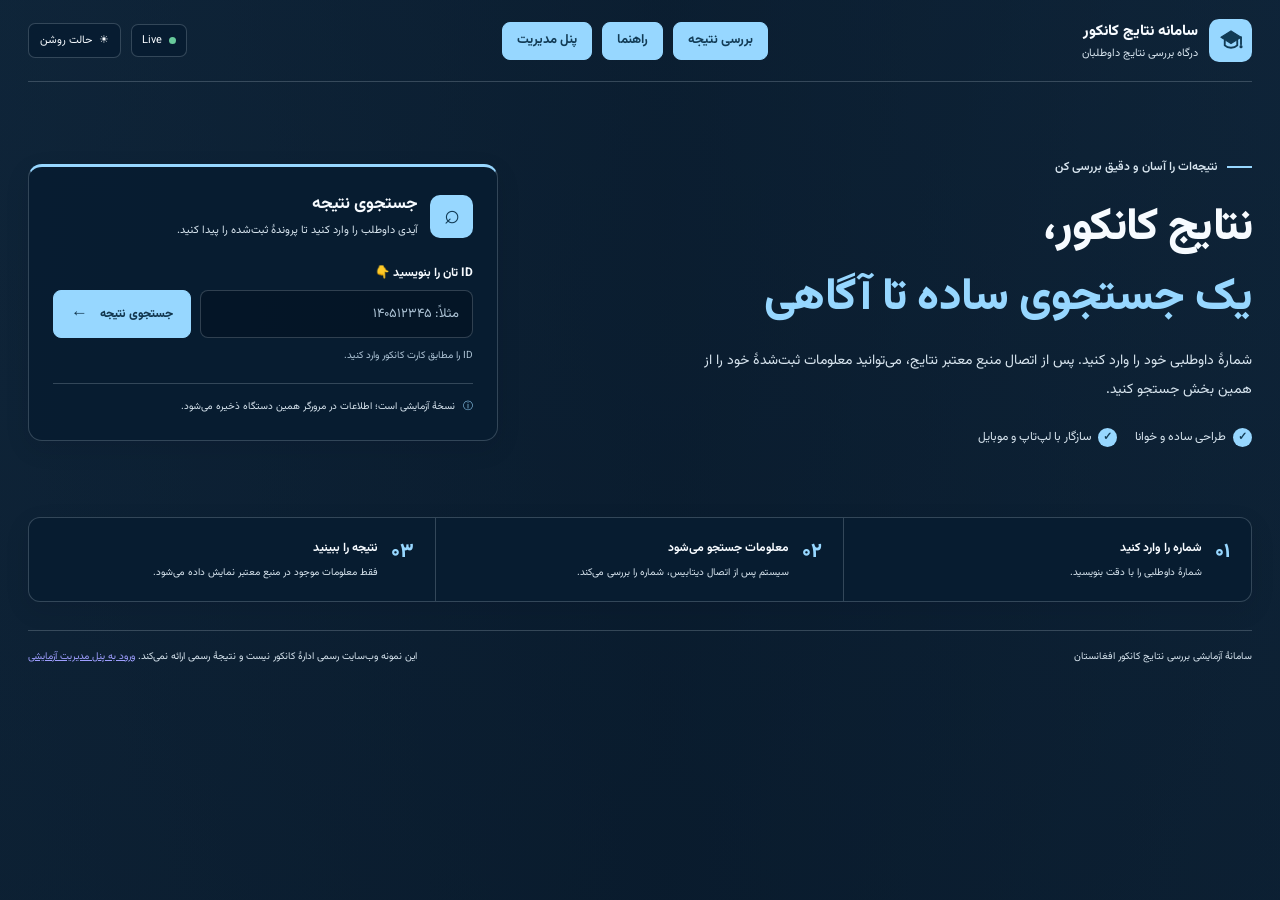
==== commit 7efc5439: "Update index.html" ====
--- a/index.html
+++ b/index.html
@@ -41,7 +41,7 @@
       <a href="#check">بررسی نتیجه</a><a href="#steps">راهنما</a><a href="admin.html">پنل مدیریت</a>
     </nav>
     <div class="header-actions">
-      <span class="demo-pill"><i></i> نسخهٔ آزمایشی</span>
+      <span class="demo-pill"><i></i> Live</span>
       <button class="theme-toggle" id="theme-toggle" type="button" aria-label="تغییر حالت روشن و تاریک" title="تغییر حالت روشن و تاریک"><span id="theme-icon" aria-hidden="true">☀</span><span id="theme-label">حالت روشن</span></button>
     </div>
   </header>
@@ -61,12 +61,12 @@
           <div><h2 id="form-title">جستجوی نتیجه</h2><p>آیدی داوطلب را وارد کنید تا پروندهٔ ثبت‌شده را پیدا کنید.</p></div>
         </div>
         <form id="result-form" novalidate>
-          <label for="candidate-id">شمارهٔ داوطلبی</label>
+          <label for="candidate-id">ID تان را بنویسید 👇</label>
           <div class="input-row">
             <input id="candidate-id" name="candidate-id" type="text" inputmode="numeric" autocomplete="off" placeholder="مثلاً: ۱۴۰۵۱۲۳۴۵" maxlength="30" aria-describedby="id-help">
             <button class="search-button" type="submit"><span>جستجوی نتیجه</span><b aria-hidden="true">←</b></button>
           </div>
-          <p id="id-help" class="field-help">شماره را مطابق کارت کانکور وارد کنید.</p>
+          <p id="id-help" class="field-help">ID را مطابق کارت کانکور وارد کنید.</p>
           <div id="form-message" class="form-message" role="status" aria-live="polite" hidden></div>
           <div id="search-result" class="search-result" hidden></div>
           <section id="candidate-details" class="candidate-details" hidden aria-live="polite"></section>
